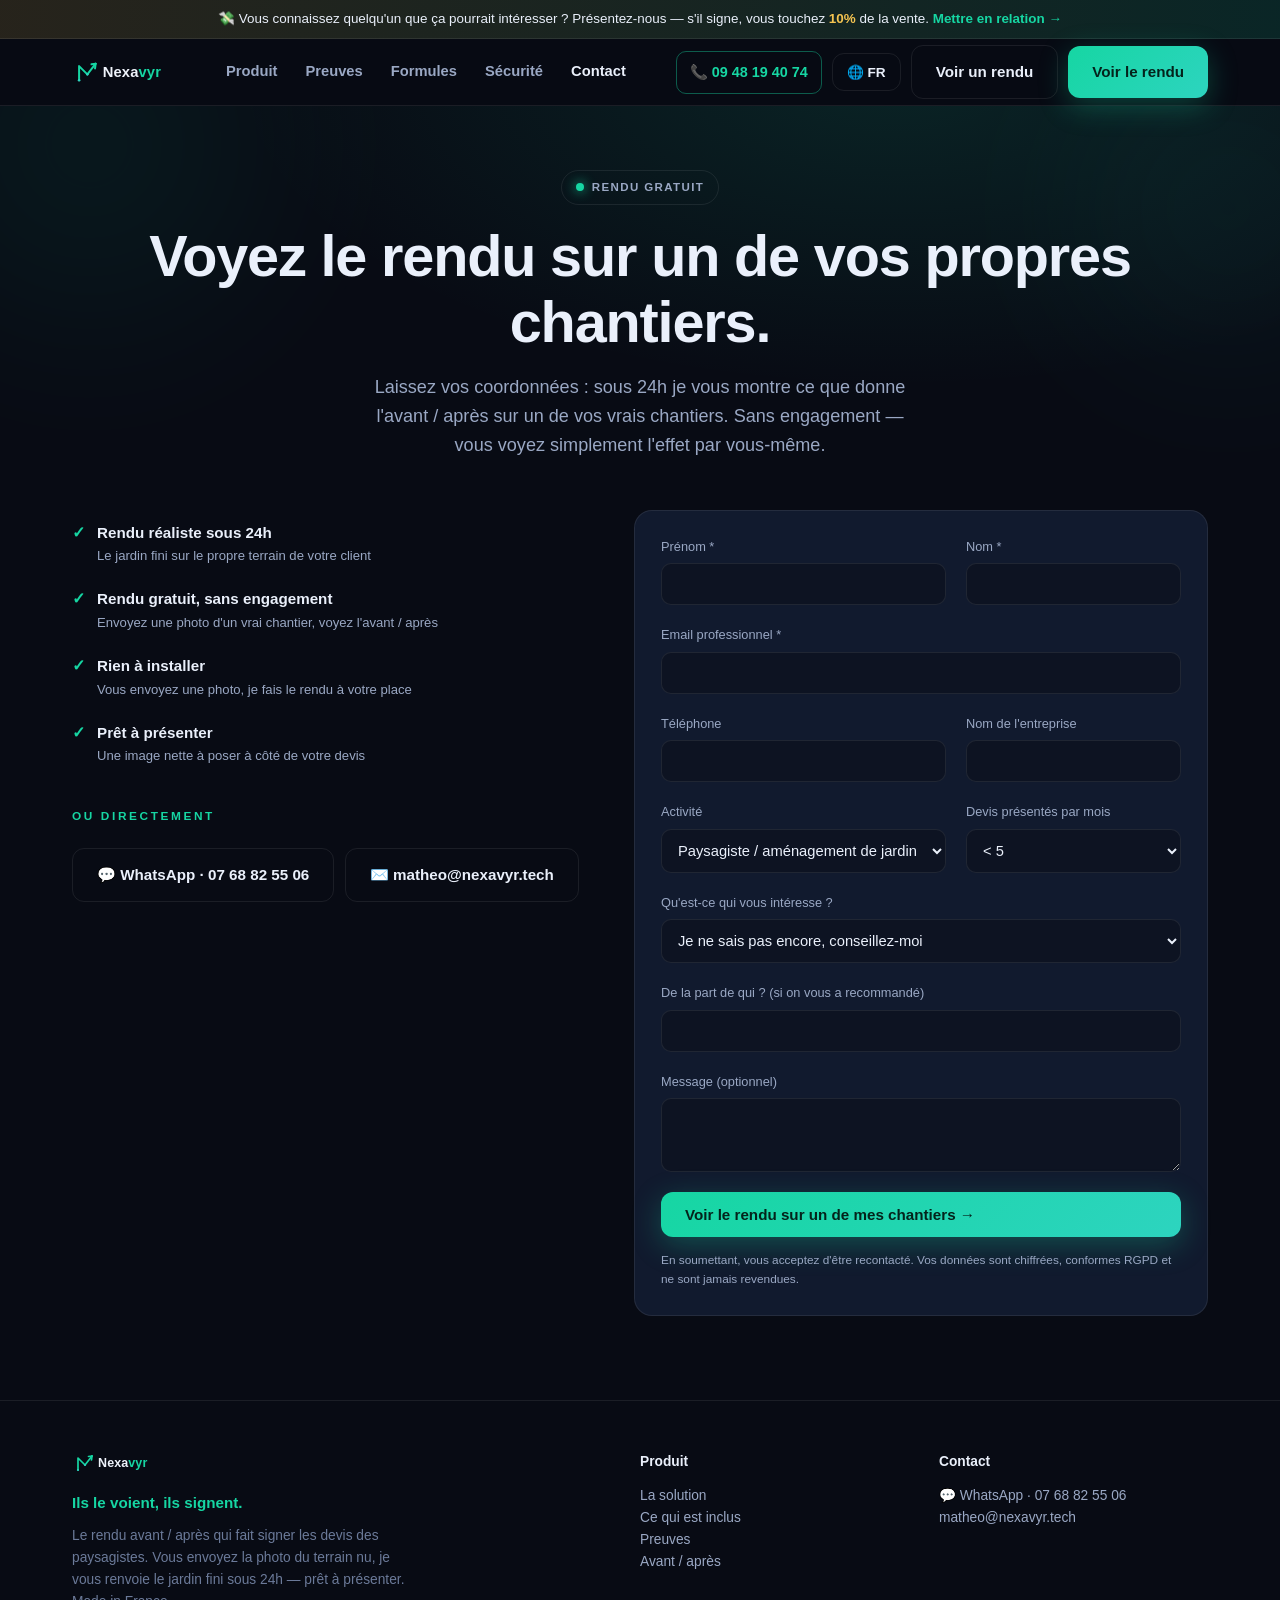
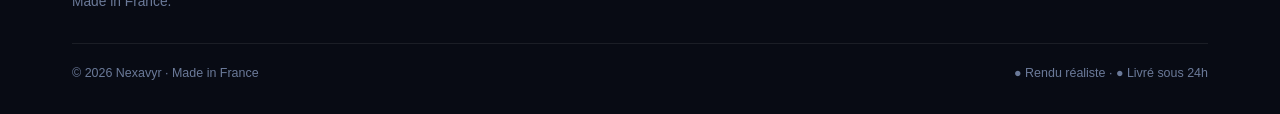
==== contact.html @ 922bb950 "Site paysagiste - solution complete (rendu M0 + modules M1-M6)" ====
<!DOCTYPE html>
<html lang="fr">
<head>
<meta charset="UTF-8">
<meta name="viewport" content="width=device-width, initial-scale=1">
<title>Contact · Voir le rendu sur un de vos chantiers · Nexavyr</title>
<meta name="description" content="Laissez vos coordonnées : sous 24h je vous montre l'avant / après sur un de vos vrais chantiers. Sans engagement.">
<link rel="icon" type="image/svg+xml" href="favicon.svg">
<link rel="stylesheet" href="style.css">
</head>
<body>

<div class="promo-bar" data-en="💸 Know someone this could help? Introduce them — if they sign, you earn <b>10%</b> of the sale. <a href='contact.html'>Refer someone →</a>">💸 Vous connaissez quelqu'un que ça pourrait intéresser ? Présentez-nous — s'il signe, vous touchez <b>10%</b> de la vente. <a href="contact.html">Mettre en relation →</a></div>

<header>
  <div class="wrap"><nav>
    <a class="logo" href="index.html"><img src="logo.svg" alt="Nexavyr — Captez plus, gagnez plus" style="height:26px;display:block"></a>
    <div class="nav-links">
      <a href="produit.html" data-en="Product">Produit</a>
      <a href="preuves.html" data-en="Proof">Preuves</a>
      <a href="tarifs.html" data-en="Plans">Formules</a>
      <a href="tarifs.html#securite" data-en="Security">Sécurité</a>
      <a href="contact.html" class="active" data-en="Contact">Contact</a>
    </div>
    <div class="nav-cta">
      <a href="tel:+33948194074" class="nav-call">📞 09 48 19 40 74</a>
      <button class="btn btn-gho lang-btn" onclick="nxToggleLang()">🌐 FR</button>
      <a href="demo.html" class="btn btn-gho" data-en="See a render">Voir un rendu</a>
      <a href="#form" class="btn btn-pri" data-en="See the render">Voir le rendu</a>
    </div>
  </nav></div>
</header>

<!-- HERO -->
<section class="page-hero">
  <div class="wrap center">
    <span class="pill"><span class="dot"></span> <span data-en="Free render">Rendu gratuit</span></span>
    <h1 style="margin-top:18px" data-en="See the render on one of your own projects.">Voyez le rendu sur un de vos propres chantiers.</h1>
    <p class="lead" style="margin:18px auto 0" data-en="Leave your details: within 24h I show you what the before / after looks like on one of your real projects. No commitment — you just see the effect for yourself.">Laissez vos coordonnées : sous 24h je vous montre ce que donne l'avant / après sur un de vos vrais chantiers. Sans engagement — vous voyez simplement l'effet par vous-même.</p>
  </div>
</section>

<!-- PROMESSES + FORM -->
<section style="padding-top:20px">
  <div class="wrap">
    <div class="grid g2" style="align-items:start;gap:34px">
      <div>
        <div class="check"><span class="ck">✓</span><div><b data-en="Realistic render within 24h">Rendu réaliste sous 24h</b><small data-en="The finished garden on your client's own plot">Le jardin fini sur le propre terrain de votre client</small></div></div>
        <div class="check"><span class="ck">✓</span><div><b data-en="Free render, no commitment">Rendu gratuit, sans engagement</b><small data-en="Send one photo of a real project, see the before / after">Envoyez une photo d'un vrai chantier, voyez l'avant / après</small></div></div>
        <div class="check"><span class="ck">✓</span><div><b data-en="Nothing to install">Rien à installer</b><small data-en="You send a photo, I do the render for you">Vous envoyez une photo, je fais le rendu à votre place</small></div></div>
        <div class="check"><span class="ck">✓</span><div><b data-en="Ready to present">Prêt à présenter</b><small data-en="A clean image to put next to your quote">Une image nette à poser à côté de votre devis</small></div></div>
        <div style="margin-top:26px">
          <span class="eyebrow" data-en="Or directly">Ou directement</span><br>
          <a href="https://wa.me/33768825506" class="btn btn-gho" style="margin:6px 6px 0 0">💬 WhatsApp · 07 68 82 55 06</a>
          <a href="mailto:matheo@nexavyr.tech" class="btn btn-gho" style="margin:6px 0 0 0">✉️ matheo@nexavyr.tech</a>
        </div>
      </div>

      <div class="card" id="form">
        <!-- Formulaire réel : envoie la demande par email via Web3Forms (gratuit). -->
        <form id="quoteForm" class="grid g2">
          <input type="hidden" name="access_key" value="ad88f952-7ed4-48d7-b2aa-082eed0ad704">
          <input type="hidden" name="subject" value="🖼️ Nouvelle demande de rendu — site Nexavyr">
          <input type="hidden" name="from_name" value="Site Nexavyr">
          <div class="field"><label data-en="First name *">Prénom *</label><input name="prenom" required></div>
          <div class="field"><label data-en="Last name *">Nom *</label><input name="nom" required></div>
          <div class="field full"><label data-en="Work email *">Email professionnel *</label><input type="email" name="email" required></div>
          <div class="field"><label data-en="Phone">Téléphone</label><input name="telephone"></div>
          <div class="field"><label data-en="Company name">Nom de l'entreprise</label><input name="entreprise"></div>
          <div class="field"><label data-en="Activity">Activité</label><select name="metier"><option data-en="Landscaping / garden design">Paysagiste / aménagement de jardin</option><option data-en="Terraces & decks">Terrasses & platelages</option><option data-en="Pool surroundings">Abords de piscine</option><option data-en="Paving / paths">Pavage / allées</option><option data-en="Other outdoor project">Autre projet extérieur</option></select></div>
          <div class="field"><label data-en="Quotes presented per month">Devis présentés par mois</label><select name="devis_par_mois"><option>&lt; 5</option><option data-en="5 to 15">5 à 15</option><option data-en="15 to 30">15 à 30</option><option>30+</option></select></div>
          <div class="field full"><label data-en="What interests you?">Qu'est-ce qui vous intéresse ?</label><select name="formule"><option data-en="I don't know yet, advise me">Je ne sais pas encore, conseillez-moi</option><option data-en="One test render">Un rendu test</option><option data-en="Renders on demand (recommended)">Rendus à la demande (recommandé)</option><option data-en="The full pack">Le pack complet</option></select></div>
          <div class="field full"><label data-en="Referred by whom? (if recommended)">De la part de qui ? (si on vous a recommandé)</label><input name="recommande_par"></div>
          <div class="field full"><label data-en="Message (optional)">Message (optionnel)</label><textarea name="message" rows="3"></textarea></div>
          <div class="full"><button class="btn btn-pri" type="submit" style="width:100%" data-en="See the render on one of my projects →">Voir le rendu sur un de mes chantiers →</button></div>
        </form>
        <div id="ok" style="display:none;text-align:center;padding:20px">
          <div style="font-size:2.4rem">✓</div>
          <b style="font-size:1.1rem" data-en="Thank you, got it!">Merci, c'est noté !</b>
          <p class="muted" style="margin-top:8px;font-size:.9rem" data-en="We'll get back to you within 24 working hours to show you the render on one of your projects.">On vous recontacte sous 24h ouvrées pour vous montrer le rendu sur un de vos chantiers.</p>
        </div>
        <p class="muted" style="font-size:.74rem;margin-top:14px" data-en="By submitting, you agree to be contacted. Your data is encrypted, GDPR-compliant and never resold.">En soumettant, vous acceptez d'être recontacté. Vos données sont chiffrées, conformes RGPD et ne sont jamais revendues.</p>
      </div>
    </div>
  </div>
</section>

<footer>
  <div class="wrap">
    <div class="foot-grid">
      <div>
        <div class="logo"><img src="logo.svg" alt="Nexavyr" style="height:22px"></div>
        <p style="color:#16d6a3;font-weight:700;margin:8px 0 0;font-size:.95rem" data-en="Show it. Sign it.">Ils le voient, ils signent.</p>
        <p style="margin-top:10px;max-width:340px" data-en="The before / after render that makes landscapers' quotes get signed. You send the photo of the bare plot, I send back the finished garden within 24h — ready to present. Made in France.">Le rendu avant / après qui fait signer les devis des paysagistes. Vous envoyez la photo du terrain nu, je vous renvoie le jardin fini sous 24h — prêt à présenter. Made in France.</p>
      </div>
      <div><b style="color:var(--txt);display:block;margin-bottom:12px" data-en="Product">Produit</b>
        <a href="produit.html" data-en="Solution">La solution</a><br><a href="tarifs.html" data-en="What's included">Ce qui est inclus</a><br><a href="preuves.html" data-en="Proof">Preuves</a><br><a href="montage-chantier.html" data-en="Before / after">Avant / après</a></div>
      <div><b style="color:var(--txt);display:block;margin-bottom:12px" data-en="Contact">Contact</b>
        <a href="https://wa.me/33768825506">💬 WhatsApp · 07 68 82 55 06</a><br><a href="mailto:matheo@nexavyr.tech">matheo@nexavyr.tech</a></div>
    </div>
    <div class="foot-bottom"><span data-en="© 2026 Nexavyr · Made in France">© 2026 Nexavyr · Made in France</span><span data-en="● Realistic render · ● Delivered in 24h">● Rendu réaliste · ● Livré sous 24h</span></div>
  </div>
</footer>

<script src="i18n.js"></script>
<script>
  document.getElementById('quoteForm').addEventListener('submit', async function(e){
    e.preventDefault();
    const f = e.target;
    const en = document.documentElement.lang === 'en';
    if (f.access_key.value.includes('VOTRE_CLE')) {
      alert(en ? "⚠️ The form isn't connected yet (Web3Forms key missing). Your request was not sent."
               : "⚠️ Le formulaire n'est pas encore connecté (clé Web3Forms à ajouter). La demande n'a pas été envoyée.");
      return;
    }
    try {
      const r = await fetch('https://api.web3forms.com/submit', { method:'POST', body:new FormData(f) });
      if (r.ok) { f.style.display='none'; document.getElementById('ok').style.display='block'; }
      else alert(en ? "Something went wrong. Try again or call +33 7 68 82 55 06." : "Une erreur est survenue. Réessayez ou appelez le 07 68 82 55 0
---- style.css ----
/* ===== NEXAVYR — feuille de style partagée ===== */
:root{
  --bg:#080b14; --bg2:#0d1322; --card:#111a2e; --card2:#16213a;
  --line:rgba(255,255,255,.08); --txt:#eaf0fb; --muted:#9aa8c4; --dim:#6b7a99;
  --acc:#16d6a3; --acc2:#2dd4bf; --gold:#f5c451; --red:#ff6b6b;
  --grad:linear-gradient(135deg,#16d6a3,#2dd4bf);
}
*{margin:0;padding:0;box-sizing:border-box}
html{scroll-behavior:smooth}
body{font-family:-apple-system,BlinkMacSystemFont,"Segoe UI",Roboto,Helvetica,Arial,sans-serif;background:var(--bg);color:var(--txt);line-height:1.6;overflow-x:hidden}
a{color:inherit;text-decoration:none}
.wrap{max-width:1180px;margin:0 auto;padding:0 22px}
section{padding:84px 0;position:relative}
h1,h2,h3{line-height:1.15;font-weight:800;letter-spacing:-.02em}
h1{font-size:clamp(2.1rem,5.2vw,3.6rem)}
h2{font-size:clamp(1.7rem,3.6vw,2.6rem)}
.eyebrow{font-size:.74rem;letter-spacing:.22em;text-transform:uppercase;color:var(--acc);font-weight:700;margin-bottom:16px;display:inline-block}
.muted{color:var(--muted)}
.center{text-align:center}
.btn{display:inline-flex;align-items:center;gap:8px;padding:14px 24px;border-radius:12px;font-weight:700;font-size:.95rem;transition:.2s;cursor:pointer;border:none}
.btn-pri{background:var(--grad);color:#04231b;box-shadow:0 8px 30px rgba(22,214,163,.28)}
.btn-pri:hover{transform:translateY(-2px);box-shadow:0 12px 38px rgba(22,214,163,.4)}
.btn-gho{background:transparent;color:var(--txt);border:1px solid var(--line)}
.btn-gho:hover{border-color:var(--acc);color:var(--acc)}
.grid{display:grid;gap:20px}
.card{background:var(--card);border:1px solid var(--line);border-radius:18px;padding:26px}
/* micro-interaction survol cartes (sobre, premium) */
.card,.feat,.opt{transition:transform .22s ease,box-shadow .22s ease,border-color .22s ease}
.card:hover,.feat:hover,.opt:hover{transform:translateY(-3px);box-shadow:0 14px 34px rgba(0,0,0,.32);border-color:rgba(22,214,163,.22)}
@media(prefers-reduced-motion:reduce){.card:hover,.feat:hover,.opt:hover{transform:none}}
.pill{display:inline-flex;align-items:center;gap:8px;font-size:.72rem;font-weight:700;letter-spacing:.12em;text-transform:uppercase;padding:7px 14px;border-radius:999px;border:1px solid var(--line);color:var(--muted)}
.dot{width:8px;height:8px;border-radius:50%;background:var(--acc);box-shadow:0 0 12px var(--acc);display:inline-block}

/* NAV */
header{position:sticky;top:0;z-index:50;backdrop-filter:blur(14px);background:rgba(8,11,20,.78);border-bottom:1px solid var(--line)}
nav{display:flex;align-items:center;justify-content:space-between;height:66px}
.logo{font-weight:900;font-size:1.25rem;letter-spacing:-.03em}
.logo span{background:var(--grad);-webkit-background-clip:text;background-clip:text;color:transparent}
.nav-links{display:flex;gap:28px;font-size:.92rem;color:var(--muted);font-weight:600}
.nav-links a:hover,.nav-links a.active{color:var(--txt)}
.nav-cta{display:flex;gap:10px;align-items:center}
.lang-btn{padding:10px 14px;font-size:.85rem;cursor:pointer}
.nav-call{display:inline-flex;align-items:center;gap:7px;padding:9px 13px;border-radius:10px;font-weight:800;font-size:.9rem;border:1px solid rgba(22,214,163,.4);color:var(--acc);white-space:nowrap}
.nav-call:hover{background:rgba(22,214,163,.1)}
@media(max-width:520px){.nav-call{font-size:.8rem;padding:8px 10px}}
@media(max-width:860px){.nav-links{display:none}.nav-cta .btn-gho:not(.lang-btn){display:none}}

/* bandeau parrainage */
.promo-bar{background:linear-gradient(90deg,rgba(245,196,81,.13),rgba(22,214,163,.13));border-bottom:1px solid var(--line);text-align:center;font-size:.84rem;color:var(--txt);padding:9px 16px;line-height:1.5}
.promo-bar b{color:var(--gold)}
.promo-bar a{color:var(--acc);font-weight:700;white-space:nowrap}

/* sections génériques */
.lead{font-size:1.13rem;color:var(--muted);max-width:560px}
.page-hero{padding:64px 0 30px;position:relative;overflow:hidden;background:radial-gradient(1100px 520px at 70% -8%,rgba(22,214,163,.12),transparent 60%)}
.page-hero::before,.page-hero::after{content:"";position:absolute;border-radius:50%;filter:blur(70px);opacity:.16;pointer-events:none;z-index:0}
.page-hero::before{width:42vmax;height:42vmax;left:-14vmax;top:-18vmax;background:radial-gradient(circle,rgba(22,214,163,.55),transparent 70%);animation:nxglow1 26s ease-in-out infinite}
.page-hero::after{width:36vmax;height:36vmax;right:-14vmax;top:-10vmax;background:radial-gradient(circle,rgba(45,212,191,.45),transparent 70%);animation:nxglow2 32s ease-in-out infinite}
.page-hero>.wrap{position:relative;z-index:1}
@keyframes nxglow1{0%,100%{transform:translate(0,0)}50%{transform:translate(5vmax,3vmax)}}
@keyframes nxglow2{0%,100%{transform:translate(0,0)}50%{transform:translate(-4vmax,3vmax)}}
@media(prefers-reduced-motion:reduce){.page-hero::before,.page-hero::after{animation:none}}
.reveal{opacity:0;transform:translateY(22px);transition:.7s}
.reveal.in{opacity:1;transform:none}

/* grilles utilitaires */
.g2{grid-template-columns:repeat(2,1fr)}
.g3{grid-template-columns:repeat(3,1fr)}
.g4{grid-template-columns:repeat(4,1fr)}
@media(max-width:900px){.g3,.g4{grid-template-columns:repeat(2,1fr)}}
@media(max-width:680px){.g2,.g3,.g4{grid-template-columns:1fr}}

/* options / features cards */
.opt{position:relative}
.opt .ic{font-size:1.6rem}
.opt h3{font-size:1.05rem;margin:10px 0 6px}
.opt p{color:var(--muted);font-size:.88rem}
.opt.killer{border-color:rgba(22,214,163,.4);background:linear-gradient(160deg,rgba(22,214,163,.07),var(--card))}
.opt .flag{position:absolute;top:16px;right:16px;font-size:.6rem;font-weight:800;letter-spacing:.1em;color:var(--acc);border:1px solid rgba(22,214,163,.4);padding:3px 8px;border-radius:6px}

/* checklist */
.check{display:flex;gap:12px;align-items:flex-start;padding:10px 0}
.check .ck{color:var(--acc);font-weight:900;flex-shrink:0}
.check b{font-size:.95rem}
.check small{color:var(--muted);font-size:.82rem;display:block}

/* trust badges (logos sécurité visuels) */
.trust-badges{display:grid;grid-template-columns:repeat(6,1fr);gap:14px;margin-bottom:34px}
@media(max-width:900px){.trust-badges{grid-template-columns:repeat(3,1fr)}}
@media(max-width:560px){.trust-badges{grid-template-columns:repeat(2,1fr)}}
.tbadge{text-align:center;padding:20px 12px;border:1px solid var(--line);border-radius:16px;background:linear-gradient(160deg,rgba(22,214,163,.05),var(--card));transition:.2s}
.tbadge:hover{border-color:rgba(22,214,163,.45);transform:translateY(-3px)}
.tbadge .tb-ic{font-size:2rem;display:block;margin-bottom:10px;filter:drop-shadow(0 4px 12px rgba(22,214,163,.25))}
.tbadge b{font-size:.86rem;display:block;line-height:1.25}
.tbadge small{color:var(--dim);font-size:.74rem;display:block;margin-top:4px}

/* security blocks */
.sec-grid{grid-template-columns:repeat(2,1fr)}
@media(max-width:760px){.sec-grid{grid-template-columns:1fr}}
.sec-card{background:var(--card);border:1px solid var(--line);border-radius:18px;padding:28px}
.sec-card .h{display:flex;align-items:center;gap:12px;margin-bottom:6px}
.sec-card .h .e{font-size:1.6rem}
.sec-card .h b{font-size:1.1rem}
.sec-card .h small{display:block;color:var(--dim);font-size:.76rem}

/* ROI */
.roi-box{background:linear-gradient(160deg,#13203a,#0d1322);border:1px solid var(--line);border-radius:22px;padding:34px;display:grid;grid-template-columns:1fr 1fr;gap:34px;align-items:center}
@media(max-width:820px){.roi-box{grid-template-columns:1fr}}
.roi-ctrl label{display:block;font-size:.86rem;color:var(--muted);margin:18px 0 8px;font-weight:600}
.roi-ctrl input[type=range]{width:100%;accent-color:var(--acc)}
.roi-ctrl .val{font-weight:800;color:var(--acc);font-size:1.1rem}
.roi-out{text-align:center}
.roi-out .big{font-size:3.2rem;font-weight:900;background:var(--grad);-webkit-background-clip:text;background-clip:text;color:transparent;line-height:1}
.roi-sub{display:flex;gap:14px;justify-content:center;margin-top:18px}
.roi-sub div{flex:1;border:1px solid var(--line);border-radius:12px;padding:12px}
.roi-sub .v{font-size:1.4rem;font-weight:800}
.roi-sub .k{font-size:.74rem;color:var(--dim)}

/* FAQ */
.faq-item{border:1px solid var(--line);border-radius:13px;margin-bottom:12px;overflow:hidden;background:var(--card)}
.faq-q{padding:18px 20px;font-weight:700;cursor:pointer;display:flex;justify-content:space-between;gap:12px;align-items:center}
.faq-a{padding:0 20px;max-height:0;overflow:hidden;color:var(--muted);font-size:.92rem;transition:.3s}
.faq-item.open .faq-a{max-height:320px;padding:0 20px 18px}
.faq-item.open .faq-q .pl{transform:rotate(45deg)}
.pl{transition:.2s;color:var(--acc);font-size:1.2rem}

/* audio (cas réels) */
.audio-item{display:flex;align-items:center;gap:14px;padding:14px;border:1px solid var(--line);border-radius:13px;margin-bottom:10px;background:rgba(255,255,255,.02)}
.audio-item:hover{border-color:var(--acc)}
.play{width:42px;height:42px;border-radius:50%;background:var(--grad);display:flex;align-items:center;justify-content:center;color:#04231b;flex-shrink:0;cursor:pointer}
.audio-item .meta{flex:1}.audio-item .meta b{display:block;font-size:.95rem}
.audio-item .meta small{color:var(--dim)}

/* canaux */
.chan .ic{font-size:1.7rem}.chan h3{font-size:1.05rem;margin:10px 0 6px}
.chan small{color:var(--acc);font-size:.78rem;display:block;margin-top:8px}

/* testimonials */
.quote{font-style:italic;color:var(--muted);font-size:.95rem}
.quote-foot{margin-top:16px;font-style:normal;font-size:.82rem;color:var(--dim)}

/* contact form */
.field{display:flex;flex-direction:column}
.field label{font-size:.8rem;color:var(--muted);margin-bottom:6px}
.field input,.field select,.field textarea{background:var(--bg2);border:1px solid var(--line);border-radius:10px;padding:12px;color:var(--txt);font-size:.92rem;font-family:inherit}
.field input:focus,.field select:focus,.field textarea:focus{outline:none;border-color:var(--acc)}
.full{grid-column:1/-1}

/* 3 formules (good-better-best) */
.formules{grid-template-columns:repeat(3,1fr);align-items:stretch}
@media(max-width:900px){.formules{grid-template-columns:1fr}}
.formule{display:flex;flex-direction:column;position:relative}
.formule .reco{position:absolute;top:-13px;left:50%;transform:translateX(-50%);background:var(--grad);color:#04231b;font-size:.66rem;font-weight:800;letter-spacing:.1em;text-transform:uppercase;padding:6px 14px;border-radius:999px;white-space:nowrap}
.formule.best{border-color:rgba(22,214,163,.5);background:linear-gradient(160deg,rgba(22,214,163,.08),var(--card));box-shadow:0 20px 50px rgba(22,214,163,.12)}
@media(min-width:901px){.formule.best{transform:scale(1.04)}}
.formule h3{font-size:1.25rem;margin-bottom:2px}
.formule .tag{color:var(--acc);font-size:.84rem;font-weight:700;margin-bottom:12px;display:block}
.formule .desc{color:var(--muted);font-size:.9rem;margin-bottom:14px}
.formule .check{padding:7px 0}
.formule .btn{margin-top:auto}

/* footer */
footer{border-top:1px solid var(--line);padding:50px 0 30px;color:var(--dim);font-size:.86rem}
.foot-grid{display:grid;grid-template-columns:2fr 1fr 1fr;gap:30px;margin-bottom:30px}
@media(max-width:760px){.foot-grid{grid-template-columns:1fr}}
footer a{color:var(--muted)}footer a:hover{color:var(--acc)}
.foot-bottom{border-top:1px solid var(--line);padding-top:20px;display:flex;justify-content:space-between;flex-wrap:wrap;gap:10px;font-size:.78rem}
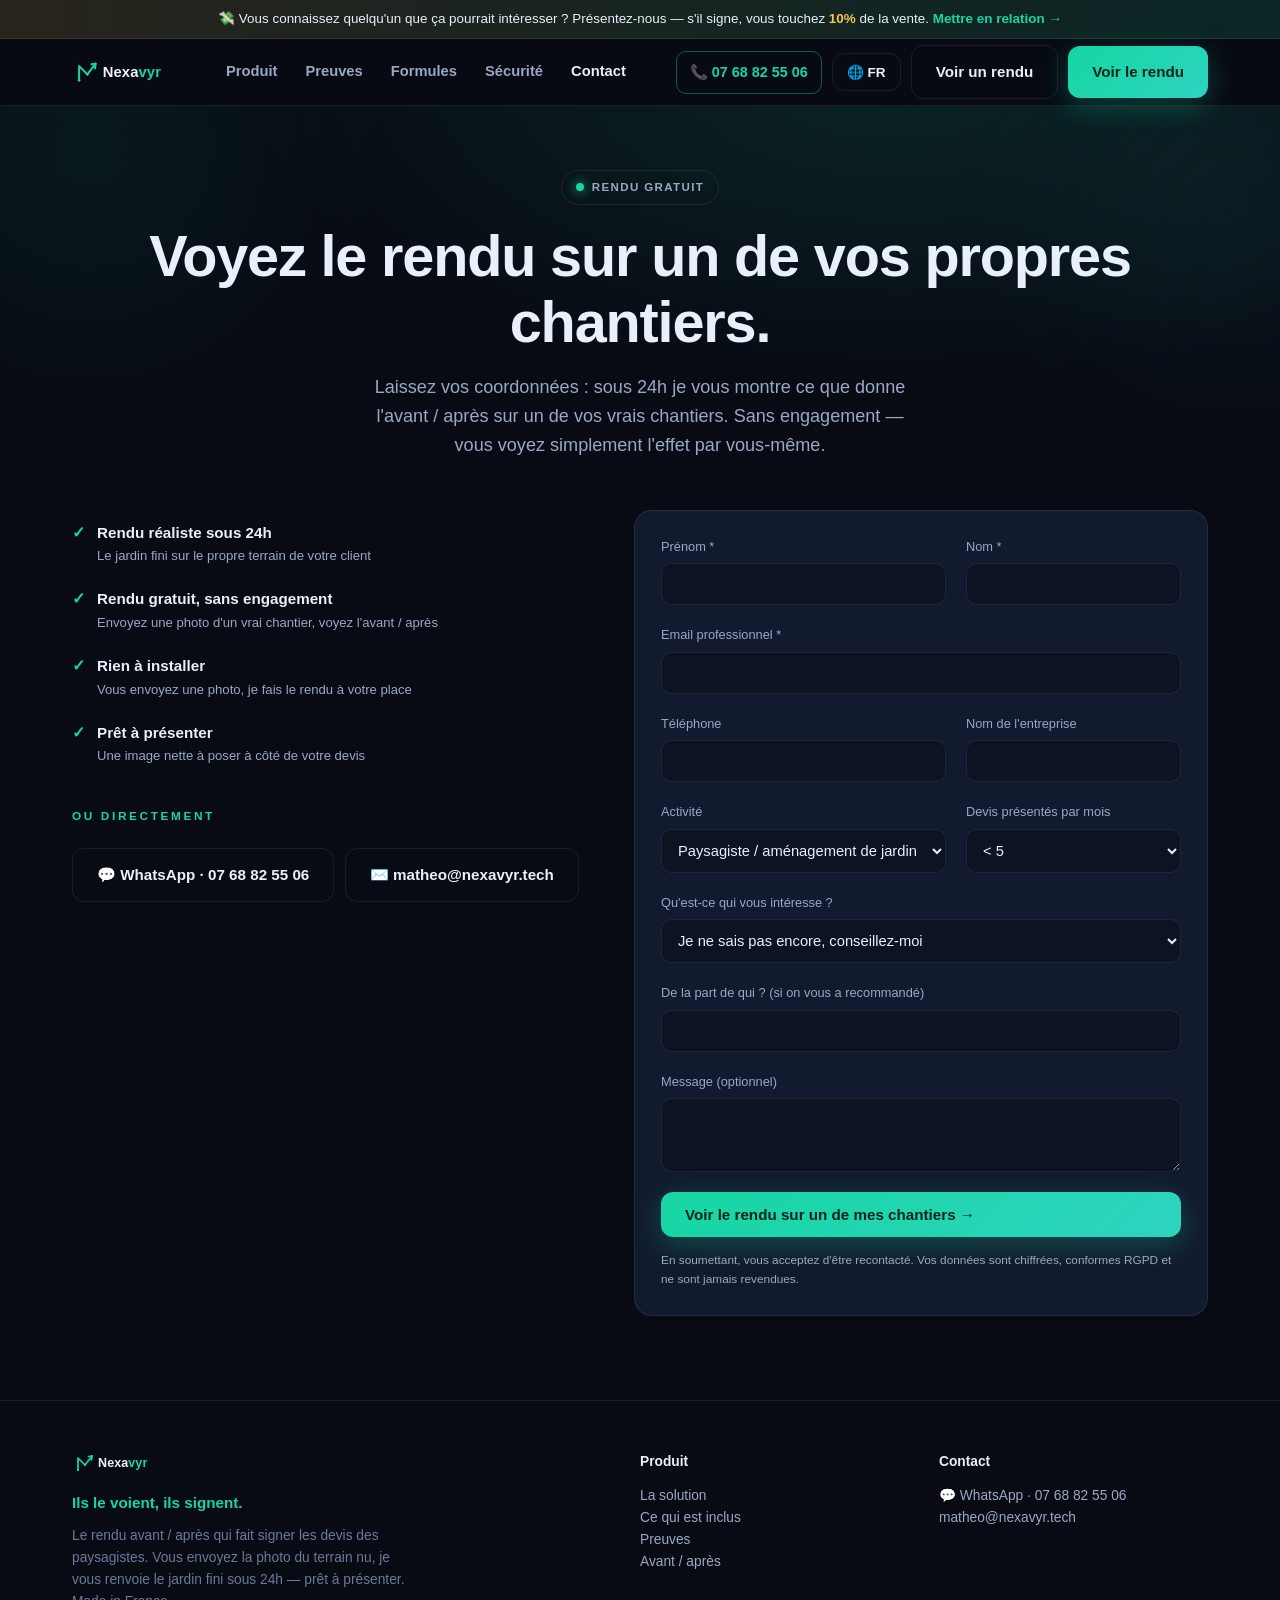
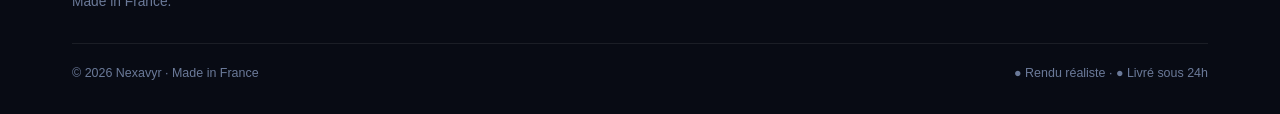
==== commit a3d03d69: "Corrige le numero de tel du header (07 68 82 55 06)" ====
--- a/contact.html
+++ b/contact.html
@@ -23,7 +23,7 @@
       <a href="contact.html" class="active" data-en="Contact">Contact</a>
     </div>
     <div class="nav-cta">
-      <a href="tel:+33948194074" class="nav-call">📞 09 48 19 40 74</a>
+      <a href="tel:+33768825506" class="nav-call">📞 07 68 82 55 06</a>
       <button class="btn btn-gho lang-btn" onclick="nxToggleLang()">🌐 FR</button>
       <a href="demo.html" class="btn btn-gho" data-en="See a render">Voir un rendu</a>
       <a href="#form" class="btn btn-pri" data-en="See the render">Voir le rendu</a>
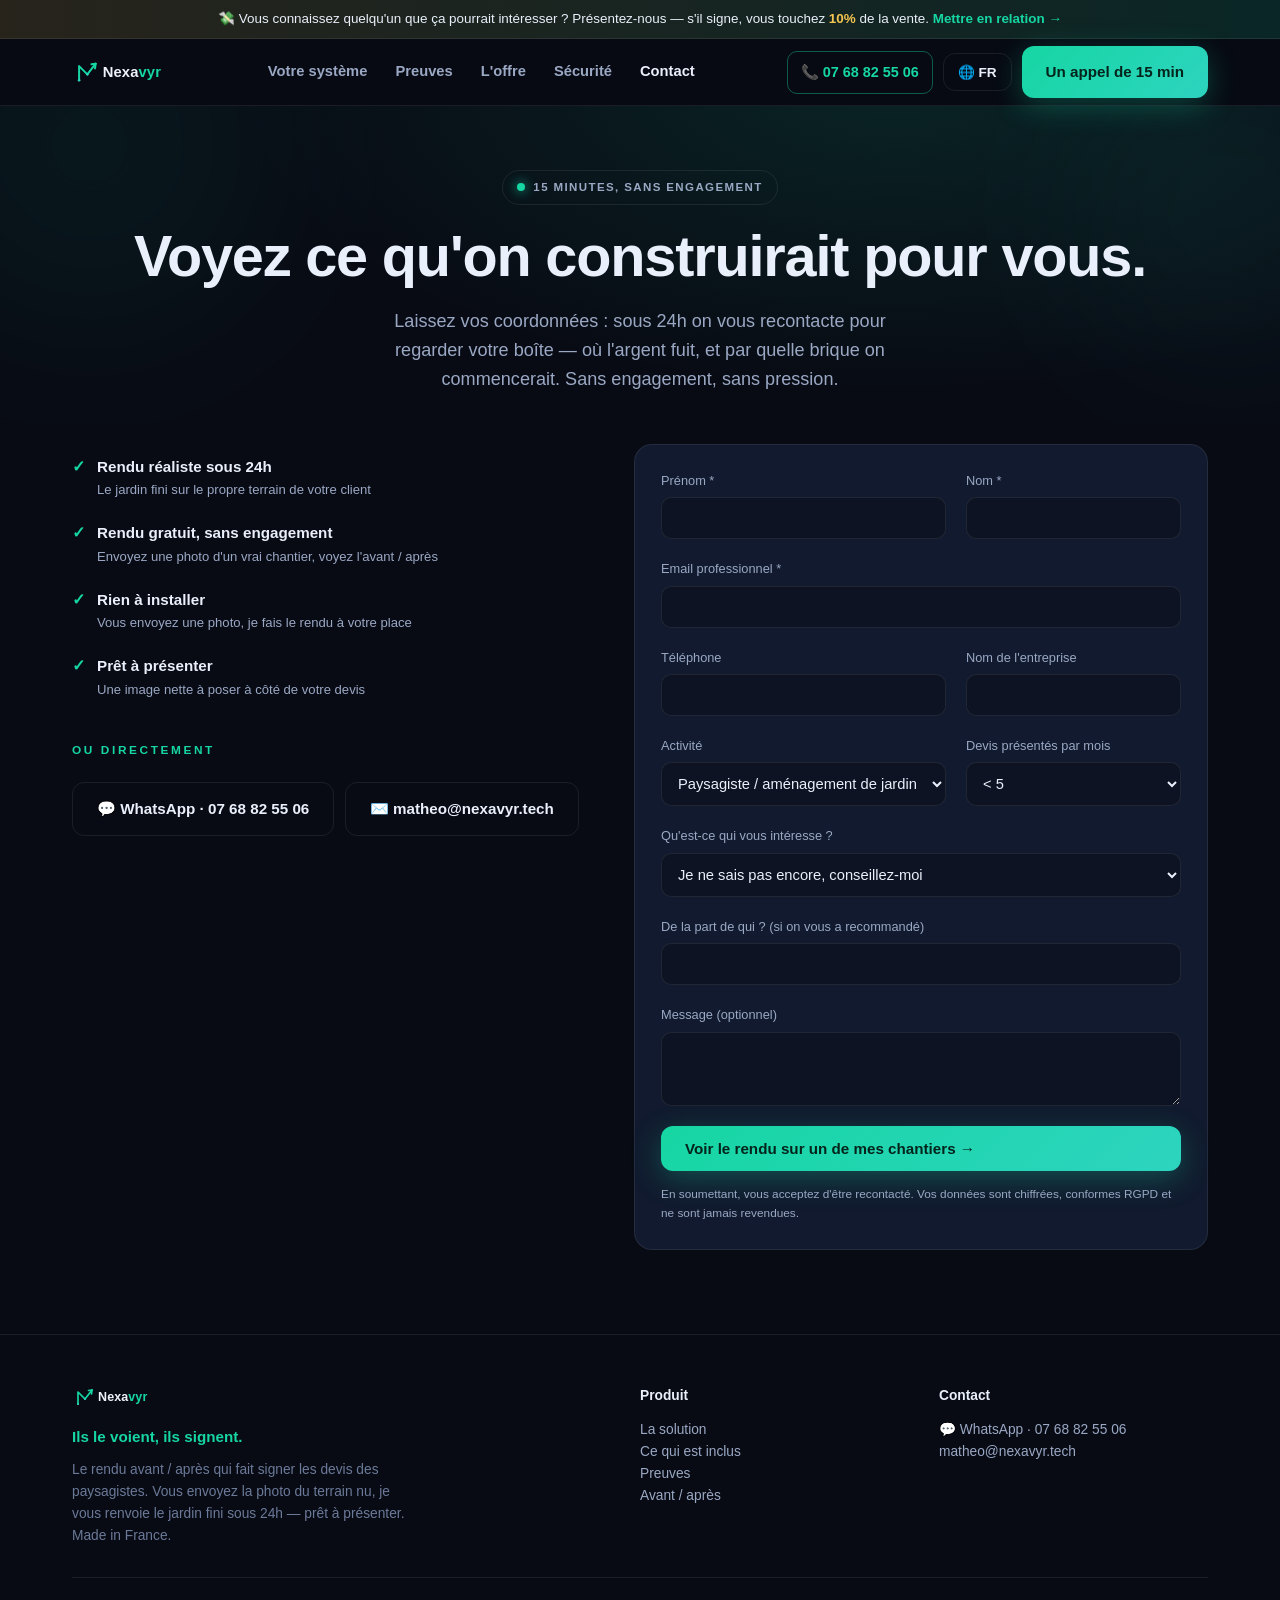
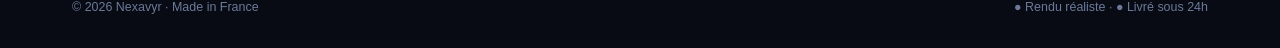
==== commit f834375a: "Refonte ultra-vendeur (3 piliers)" ====
--- a/contact.html
+++ b/contact.html
@@ -16,17 +16,16 @@
   <div class="wrap"><nav>
     <a class="logo" href="index.html"><img src="logo.svg" alt="Nexavyr — Captez plus, gagnez plus" style="height:26px;display:block"></a>
     <div class="nav-links">
-      <a href="produit.html" data-en="Product">Produit</a>
+      <a href="produit.html" data-en="Your system">Votre système</a>
       <a href="preuves.html" data-en="Proof">Preuves</a>
-      <a href="tarifs.html" data-en="Plans">Formules</a>
+      <a href="tarifs.html" data-en="The offer">L'offre</a>
       <a href="tarifs.html#securite" data-en="Security">Sécurité</a>
       <a href="contact.html" class="active" data-en="Contact">Contact</a>
     </div>
     <div class="nav-cta">
       <a href="tel:+33768825506" class="nav-call">📞 07 68 82 55 06</a>
       <button class="btn btn-gho lang-btn" onclick="nxToggleLang()">🌐 FR</button>
-      <a href="demo.html" class="btn btn-gho" data-en="See a render">Voir un rendu</a>
-      <a href="#form" class="btn btn-pri" data-en="See the render">Voir le rendu</a>
+      <a href="https://calendar.app.google/rVEU4drMzz1VFUm9A" target="_blank" rel="noopener" class="btn btn-pri" data-en="15-min call">Un appel de 15 min</a>
     </div>
   </nav></div>
 </header>
@@ -34,9 +33,9 @@
 <!-- HERO -->
 <section class="page-hero">
   <div class="wrap center">
-    <span class="pill"><span class="dot"></span> <span data-en="Free render">Rendu gratuit</span></span>
-    <h1 style="margin-top:18px" data-en="See the render on one of your own projects.">Voyez le rendu sur un de vos propres chantiers.</h1>
-    <p class="lead" style="margin:18px auto 0" data-en="Leave your details: within 24h I show you what the before / after looks like on one of your real projects. No commitment — you just see the effect for yourself.">Laissez vos coordonnées : sous 24h je vous montre ce que donne l'avant / après sur un de vos vrais chantiers. Sans engagement — vous voyez simplement l'effet par vous-même.</p>
+    <span class="pill"><span class="dot"></span> <span data-en="15 minutes, no strings">15 minutes, sans engagement</span></span>
+    <h1 style="margin-top:18px" data-en="See what we'd build for you.">Voyez ce qu'on construirait pour vous.</h1>
+    <p class="lead" style="margin:18px auto 0" data-en="Leave your details: within 24h we get back to you to look at your business — where the money leaks, and which brick we'd build first. No commitment, no pressure.">Laissez vos coordonnées : sous 24h on vous recontacte pour regarder votre boîte — où l'argent fuit, et par quelle brique on commencerait. Sans engagement, sans pression.</p>
   </div>
 </section>
 
@@ -116,4 +115,11 @@
     try {
       const r = await fetch('https://api.web3forms.com/submit', { method:'POST', body:new FormData(f) });
       if (r.ok) { f.style.display='none'; document.getElementById('ok').style.display='block'; }
-      else alert(en ? "Something went wrong. Try again or call +33 7 68 82 55 06." : "Une erreur est survenue. Réessayez ou appelez le 07 68 82 55 0+      else alert(en ? "Something went wrong. Try again or call +33 7 68 82 55 06." : "Une erreur est survenue. Réessayez ou appelez le 07 68 82 55 06.");
+    } catch (err) {
+      alert(en ? "Network error. Please call +33 7 68 82 55 06." : "Erreur réseau. Appelez le 07 68 82 55 06.");
+    }
+  });
+</script>
+</body>
+</html>
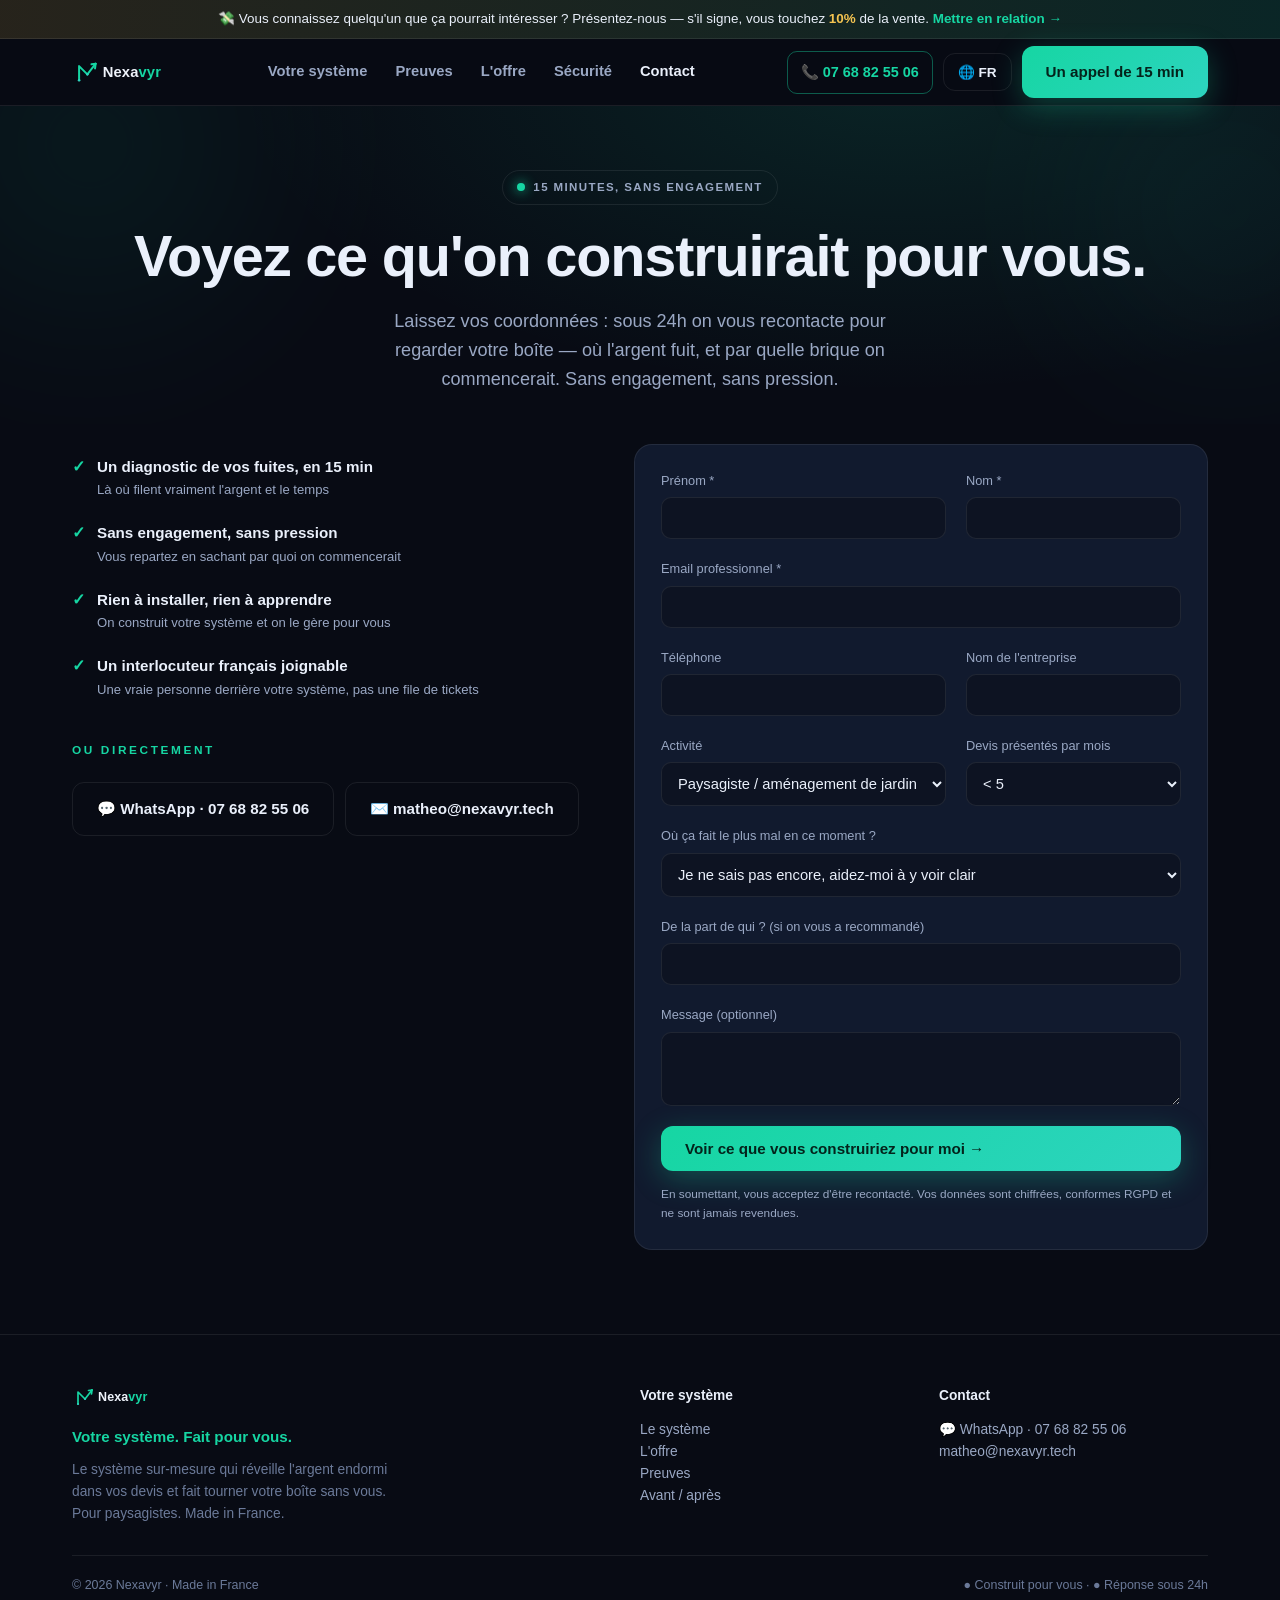
==== commit d468cc8f: "Fix cartes vides + repositionne systeme (1 offre)" ====
--- a/contact.html
+++ b/contact.html
@@ -3,8 +3,8 @@
 <head>
 <meta charset="UTF-8">
 <meta name="viewport" content="width=device-width, initial-scale=1">
-<title>Contact · Voir le rendu sur un de vos chantiers · Nexavyr</title>
-<meta name="description" content="Laissez vos coordonnées : sous 24h je vous montre l'avant / après sur un de vos vrais chantiers. Sans engagement.">
+<title>Contact · Voyez ce qu'on construirait pour vous · Nexavyr</title>
+<meta name="description" content="Laissez vos coordonnées : sous 24h on regarde votre boîte, où l'argent fuit, et par quelle brique on construirait votre système. Sans engagement.">
 <link rel="icon" type="image/svg+xml" href="favicon.svg">
 <link rel="stylesheet" href="style.css">
 </head>
@@ -44,10 +44,10 @@
   <div class="wrap">
     <div class="grid g2" style="align-items:start;gap:34px">
       <div>
-        <div class="check"><span class="ck">✓</span><div><b data-en="Realistic render within 24h">Rendu réaliste sous 24h</b><small data-en="The finished garden on your client's own plot">Le jardin fini sur le propre terrain de votre client</small></div></div>
-        <div class="check"><span class="ck">✓</span><div><b data-en="Free render, no commitment">Rendu gratuit, sans engagement</b><small data-en="Send one photo of a real project, see the before / after">Envoyez une photo d'un vrai chantier, voyez l'avant / après</small></div></div>
-        <div class="check"><span class="ck">✓</span><div><b data-en="Nothing to install">Rien à installer</b><small data-en="You send a photo, I do the render for you">Vous envoyez une photo, je fais le rendu à votre place</small></div></div>
-        <div class="check"><span class="ck">✓</span><div><b data-en="Ready to present">Prêt à présenter</b><small data-en="A clean image to put next to your quote">Une image nette à poser à côté de votre devis</small></div></div>
+        <div class="check"><span class="ck">✓</span><div><b data-en="A read on your leaks, in 15 min">Un diagnostic de vos fuites, en 15 min</b><small data-en="Where the money and the time actually walk out">Là où filent vraiment l'argent et le temps</small></div></div>
+        <div class="check"><span class="ck">✓</span><div><b data-en="No commitment, no pressure">Sans engagement, sans pression</b><small data-en="You leave knowing what we'd build first">Vous repartez en sachant par quoi on commencerait</small></div></div>
+        <div class="check"><span class="ck">✓</span><div><b data-en="Nothing to install, nothing to learn">Rien à installer, rien à apprendre</b><small data-en="We build your system and run it for you">On construit votre système et on le gère pour vous</small></div></div>
+        <div class="check"><span class="ck">✓</span><div><b data-en="A reachable French contact">Un interlocuteur français joignable</b><small data-en="A real person behind your system, not a ticket queue">Une vraie personne derrière votre système, pas une file de tickets</small></div></div>
         <div style="margin-top:26px">
           <span class="eyebrow" data-en="Or directly">Ou directement</span><br>
           <a href="https://wa.me/33768825506" class="btn btn-gho" style="margin:6px 6px 0 0">💬 WhatsApp · 07 68 82 55 06</a>
@@ -59,7 +59,7 @@
         <!-- Formulaire réel : envoie la demande par email via Web3Forms (gratuit). -->
         <form id="quoteForm" class="grid g2">
           <input type="hidden" name="access_key" value="ad88f952-7ed4-48d7-b2aa-082eed0ad704">
-          <input type="hidden" name="subject" value="🖼️ Nouvelle demande de rendu — site Nexavyr">
+          <input type="hidden" name="subject" value="🧱 Nouvelle demande — appel système Nexavyr">
           <input type="hidden" name="from_name" value="Site Nexavyr">
           <div class="field"><label data-en="First name *">Prénom *</label><input name="prenom" required></div>
           <div class="field"><label data-en="Last name *">Nom *</label><input name="nom" required></div>
@@ -68,15 +68,15 @@
           <div class="field"><label data-en="Company name">Nom de l'entreprise</label><input name="entreprise"></div>
           <div class="field"><label data-en="Activity">Activité</label><select name="metier"><option data-en="Landscaping / garden design">Paysagiste / aménagement de jardin</option><option data-en="Terraces & decks">Terrasses & platelages</option><option data-en="Pool surroundings">Abords de piscine</option><option data-en="Paving / paths">Pavage / allées</option><option data-en="Other outdoor project">Autre projet extérieur</option></select></div>
           <div class="field"><label data-en="Quotes presented per month">Devis présentés par mois</label><select name="devis_par_mois"><option>&lt; 5</option><option data-en="5 to 15">5 à 15</option><option data-en="15 to 30">15 à 30</option><option>30+</option></select></div>
-          <div class="field full"><label data-en="What interests you?">Qu'est-ce qui vous intéresse ?</label><select name="formule"><option data-en="I don't know yet, advise me">Je ne sais pas encore, conseillez-moi</option><option data-en="One test render">Un rendu test</option><option data-en="Renders on demand (recommended)">Rendus à la demande (recommandé)</option><option data-en="The full pack">Le pack complet</option></select></div>
+          <div class="field full"><label data-en="Where does it hurt most right now?">Où ça fait le plus mal en ce moment ?</label><select name="douleur"><option data-en="I don't know yet, help me see it">Je ne sais pas encore, aidez-moi à y voir clair</option><option data-en="Quotes that don't sign">Des devis qui ne signent pas</option><option data-en="Calls / leads I miss on site">Des appels / leads que je rate sur chantier</option><option data-en="Follow-ups and prospects slipping away">Les relances et prospects qui filent</option><option data-en="Admin eating my evenings">L'administratif qui bouffe mes soirées</option><option data-en="Recurring revenue I let slip">Le récurrent que je laisse filer</option><option data-en="A bit of everything">Un peu de tout ça</option></select></div>
           <div class="field full"><label data-en="Referred by whom? (if recommended)">De la part de qui ? (si on vous a recommandé)</label><input name="recommande_par"></div>
           <div class="field full"><label data-en="Message (optional)">Message (optionnel)</label><textarea name="message" rows="3"></textarea></div>
-          <div class="full"><button class="btn btn-pri" type="submit" style="width:100%" data-en="See the render on one of my projects →">Voir le rendu sur un de mes chantiers →</button></div>
+          <div class="full"><button class="btn btn-pri" type="submit" style="width:100%" data-en="See what you'd build for me →">Voir ce que vous construiriez pour moi →</button></div>
         </form>
         <div id="ok" style="display:none;text-align:center;padding:20px">
           <div style="font-size:2.4rem">✓</div>
           <b style="font-size:1.1rem" data-en="Thank you, got it!">Merci, c'est noté !</b>
-          <p class="muted" style="margin-top:8px;font-size:.9rem" data-en="We'll get back to you within 24 working hours to show you the render on one of your projects.">On vous recontacte sous 24h ouvrées pour vous montrer le rendu sur un de vos chantiers.</p>
+          <p class="muted" style="margin-top:8px;font-size:.9rem" data-en="We'll get back to you within 24 working hours to look at your business and show you what we'd build.">On vous recontacte sous 24h ouvrées pour regarder votre boîte et vous montrer ce qu'on construirait.</p>
         </div>
         <p class="muted" style="font-size:.74rem;margin-top:14px" data-en="By submitting, you agree to be contacted. Your data is encrypted, GDPR-compliant and never resold.">En soumettant, vous acceptez d'être recontacté. Vos données sont chiffrées, conformes RGPD et ne sont jamais revendues.</p>
       </div>
@@ -89,15 +89,15 @@
     <div class="foot-grid">
       <div>
         <div class="logo"><img src="logo.svg" alt="Nexavyr" style="height:22px"></div>
-        <p style="color:#16d6a3;font-weight:700;margin:8px 0 0;font-size:.95rem" data-en="Show it. Sign it.">Ils le voient, ils signent.</p>
-        <p style="margin-top:10px;max-width:340px" data-en="The before / after render that makes landscapers' quotes get signed. You send the photo of the bare plot, I send back the finished garden within 24h — ready to present. Made in France.">Le rendu avant / après qui fait signer les devis des paysagistes. Vous envoyez la photo du terrain nu, je vous renvoie le jardin fini sous 24h — prêt à présenter. Made in France.</p>
+        <p style="color:#16d6a3;font-weight:700;margin:8px 0 0;font-size:.95rem" data-en="Your system. Built for you.">Votre système. Fait pour vous.</p>
+        <p style="margin-top:10px;max-width:340px" data-en="The made-for-you system that wakes the money asleep in your quotes and keeps your business running without you. For landscapers. Made in France.">Le système sur-mesure qui réveille l'argent endormi dans vos devis et fait tourner votre boîte sans vous. Pour paysagistes. Made in France.</p>
       </div>
-      <div><b style="color:var(--txt);display:block;margin-bottom:12px" data-en="Product">Produit</b>
-        <a href="produit.html" data-en="Solution">La solution</a><br><a href="tarifs.html" data-en="What's included">Ce qui est inclus</a><br><a href="preuves.html" data-en="Proof">Preuves</a><br><a href="montage-chantier.html" data-en="Before / after">Avant / après</a></div>
+      <div><b style="color:var(--txt);display:block;margin-bottom:12px" data-en="Your system">Votre système</b>
+        <a href="produit.html" data-en="The system">Le système</a><br><a href="tarifs.html" data-en="The offer">L'offre</a><br><a href="preuves.html" data-en="Proof">Preuves</a><br><a href="montage-chantier.html" data-en="Before / after">Avant / après</a></div>
       <div><b style="color:var(--txt);display:block;margin-bottom:12px" data-en="Contact">Contact</b>
         <a href="https://wa.me/33768825506">💬 WhatsApp · 07 68 82 55 06</a><br><a href="mailto:matheo@nexavyr.tech">matheo@nexavyr.tech</a></div>
     </div>
-    <div class="foot-bottom"><span data-en="© 2026 Nexavyr · Made in France">© 2026 Nexavyr · Made in France</span><span data-en="● Realistic render · ● Delivered in 24h">● Rendu réaliste · ● Livré sous 24h</span></div>
+    <div class="foot-bottom"><span data-en="© 2026 Nexavyr · Made in France">© 2026 Nexavyr · Made in France</span><span data-en="● Built for you · ● Reply within 24h">● Construit pour vous · ● Réponse sous 24h</span></div>
   </div>
 </footer>
 
--- a/style.css
+++ b/style.css
@@ -22,7 +22,7 @@
 .btn-pri:hover{transform:translateY(-2px);box-shadow:0 12px 38px rgba(22,214,163,.4)}
 .btn-gho{background:transparent;color:var(--txt);border:1px solid var(--line)}
 .btn-gho:hover{border-color:var(--acc);color:var(--acc)}
-.grid{display:grid;gap:20px}
+.grid{display:grid;gap:20px;align-items:start}
 .card{background:var(--card);border:1px solid var(--line);border-radius:18px;padding:26px}
 /* micro-interaction survol cartes (sobre, premium) */
 .card,.feat,.opt{transition:transform .22s ease,box-shadow .22s ease,border-color .22s ease}
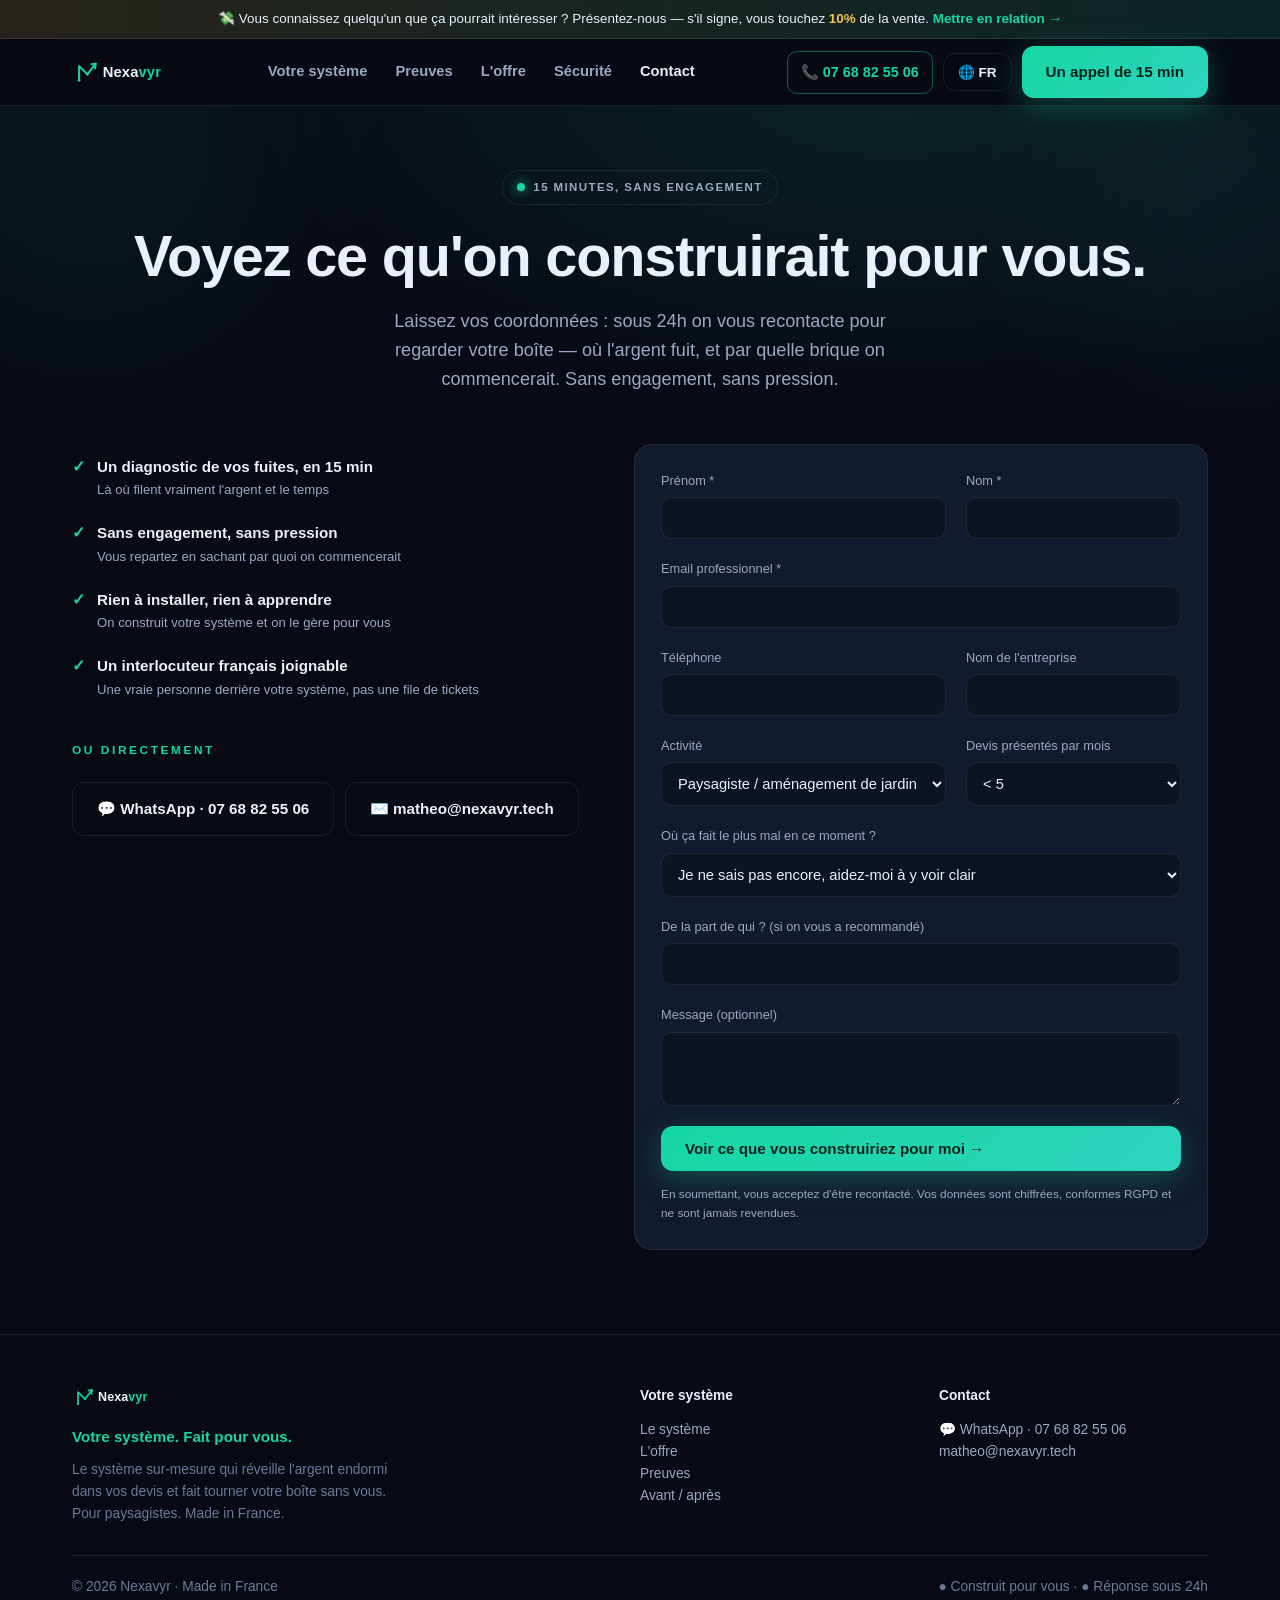
==== commit 5f9c164b: "Fix: lien RDV Decouverte 15 min -> nouvelle page (compte principal)" ====
--- a/contact.html
+++ b/contact.html
@@ -25,7 +25,7 @@
     <div class="nav-cta">
       <a href="tel:+33768825506" class="nav-call">📞 07 68 82 55 06</a>
       <button class="btn btn-gho lang-btn" onclick="nxToggleLang()">🌐 FR</button>
-      <a href="https://calendar.app.google/rVEU4drMzz1VFUm9A" target="_blank" rel="noopener" class="btn btn-pri" data-en="15-min call">Un appel de 15 min</a>
+      <a href="https://calendar.google.com/calendar/appointments/schedules/AcZssZ1nW-4H4YAN0oyV3vjBDPWMAqu8IkNjIVcumUkjwTAEv8dfeYIdL9HmJzWMqtjIpqfBzN1Tx8nh" target="_blank" rel="noopener" class="btn btn-pri" data-en="15-min call">Un appel de 15 min</a>
     </div>
   </nav></div>
 </header>
--- a/style.css
+++ b/style.css
@@ -164,4 +164,6 @@
 .foot-grid{display:grid;grid-template-columns:2fr 1fr 1fr;gap:30px;margin-bottom:30px}
 @media(max-width:760px){.foot-grid{grid-template-columns:1fr}}
 footer a{color:var(--muted)}footer a:hover{color:var(--acc)}
-.foot-bottom{border-top:1px solid var(--line);padding-top:20px;display:flex;justify-content:space-between;flex-wrap:wrap;gap:10px;font-size:.78rem}
+.foot-bottom{border-top:1px solid var(--line);padding-top:20px;display:flex;justify-content:space-between;flex-wrap:wrap;gap:10px;}
+.sys-grid .lead-brick{grid-column:1/-1}
+.sys-grid .lead-brick .bimg img{width:100%;max-height:220px;object-fit:cover;border-radius:14px;display:block}
